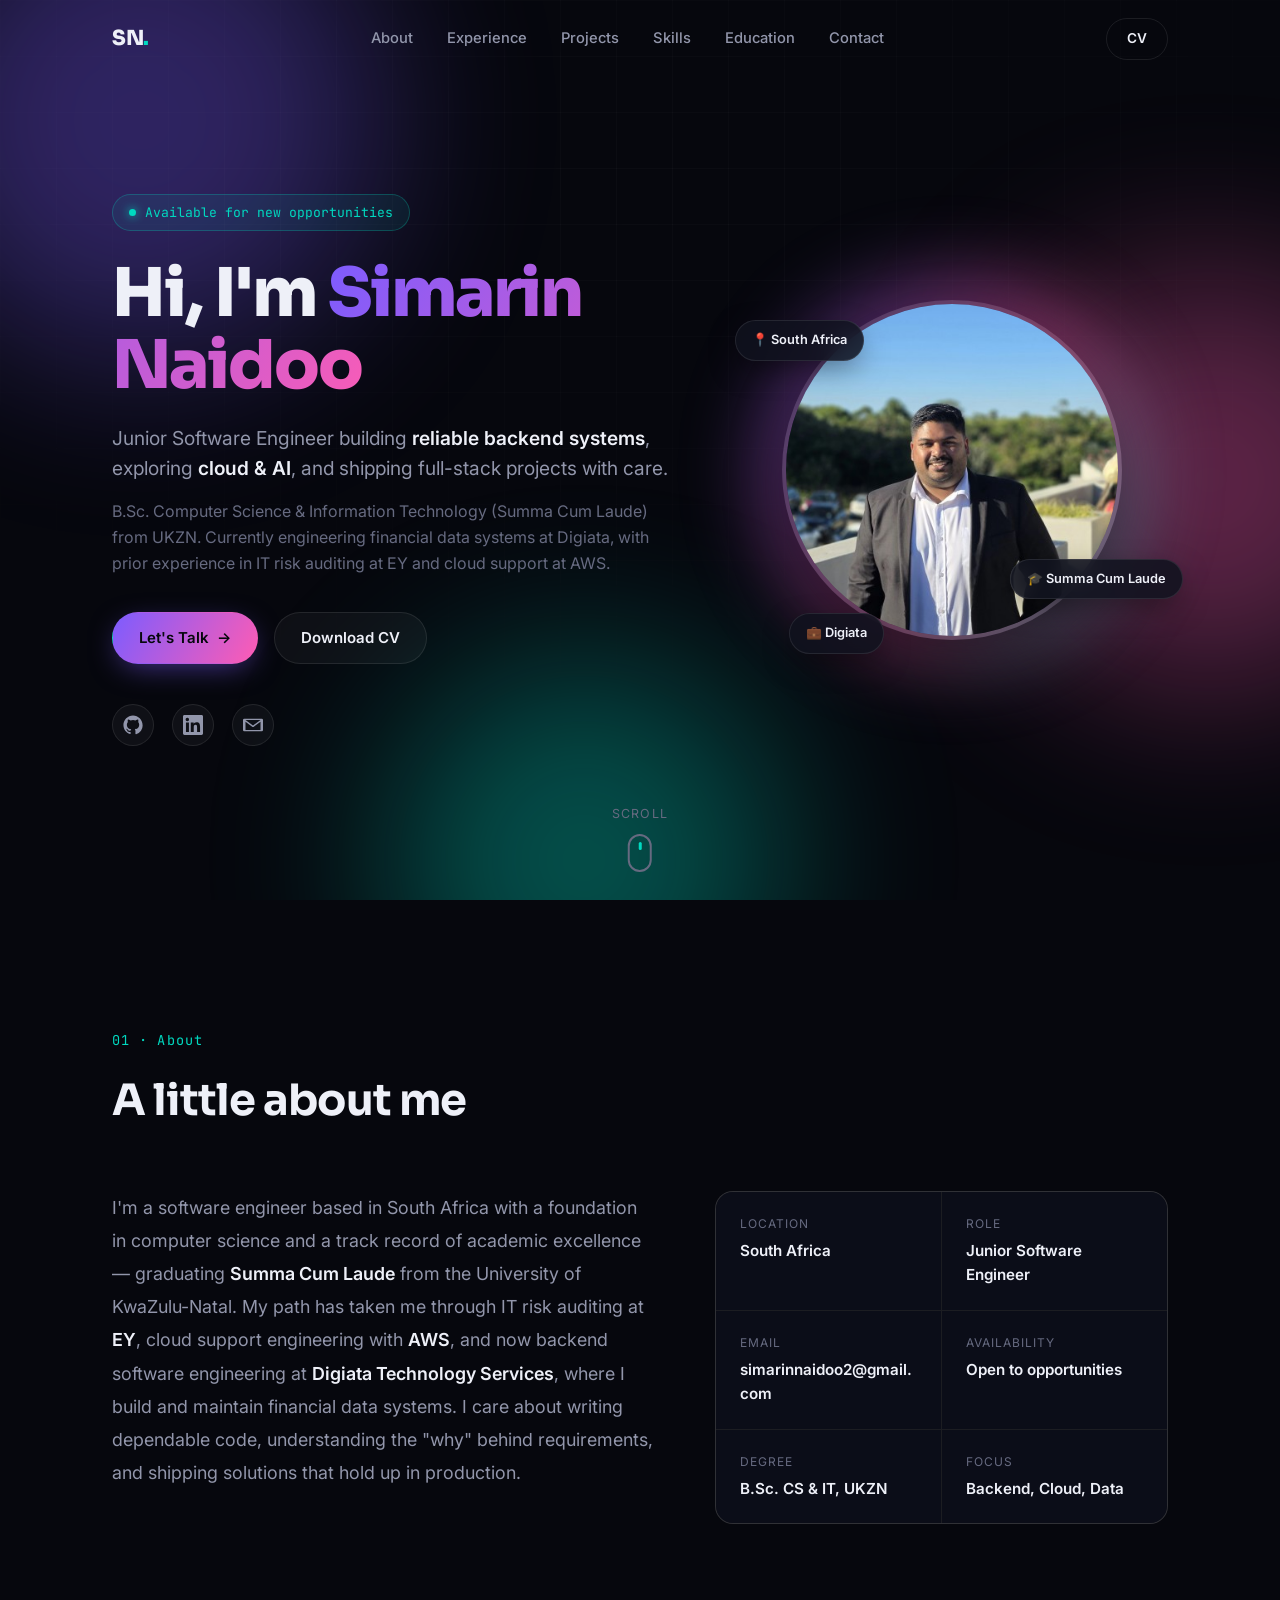
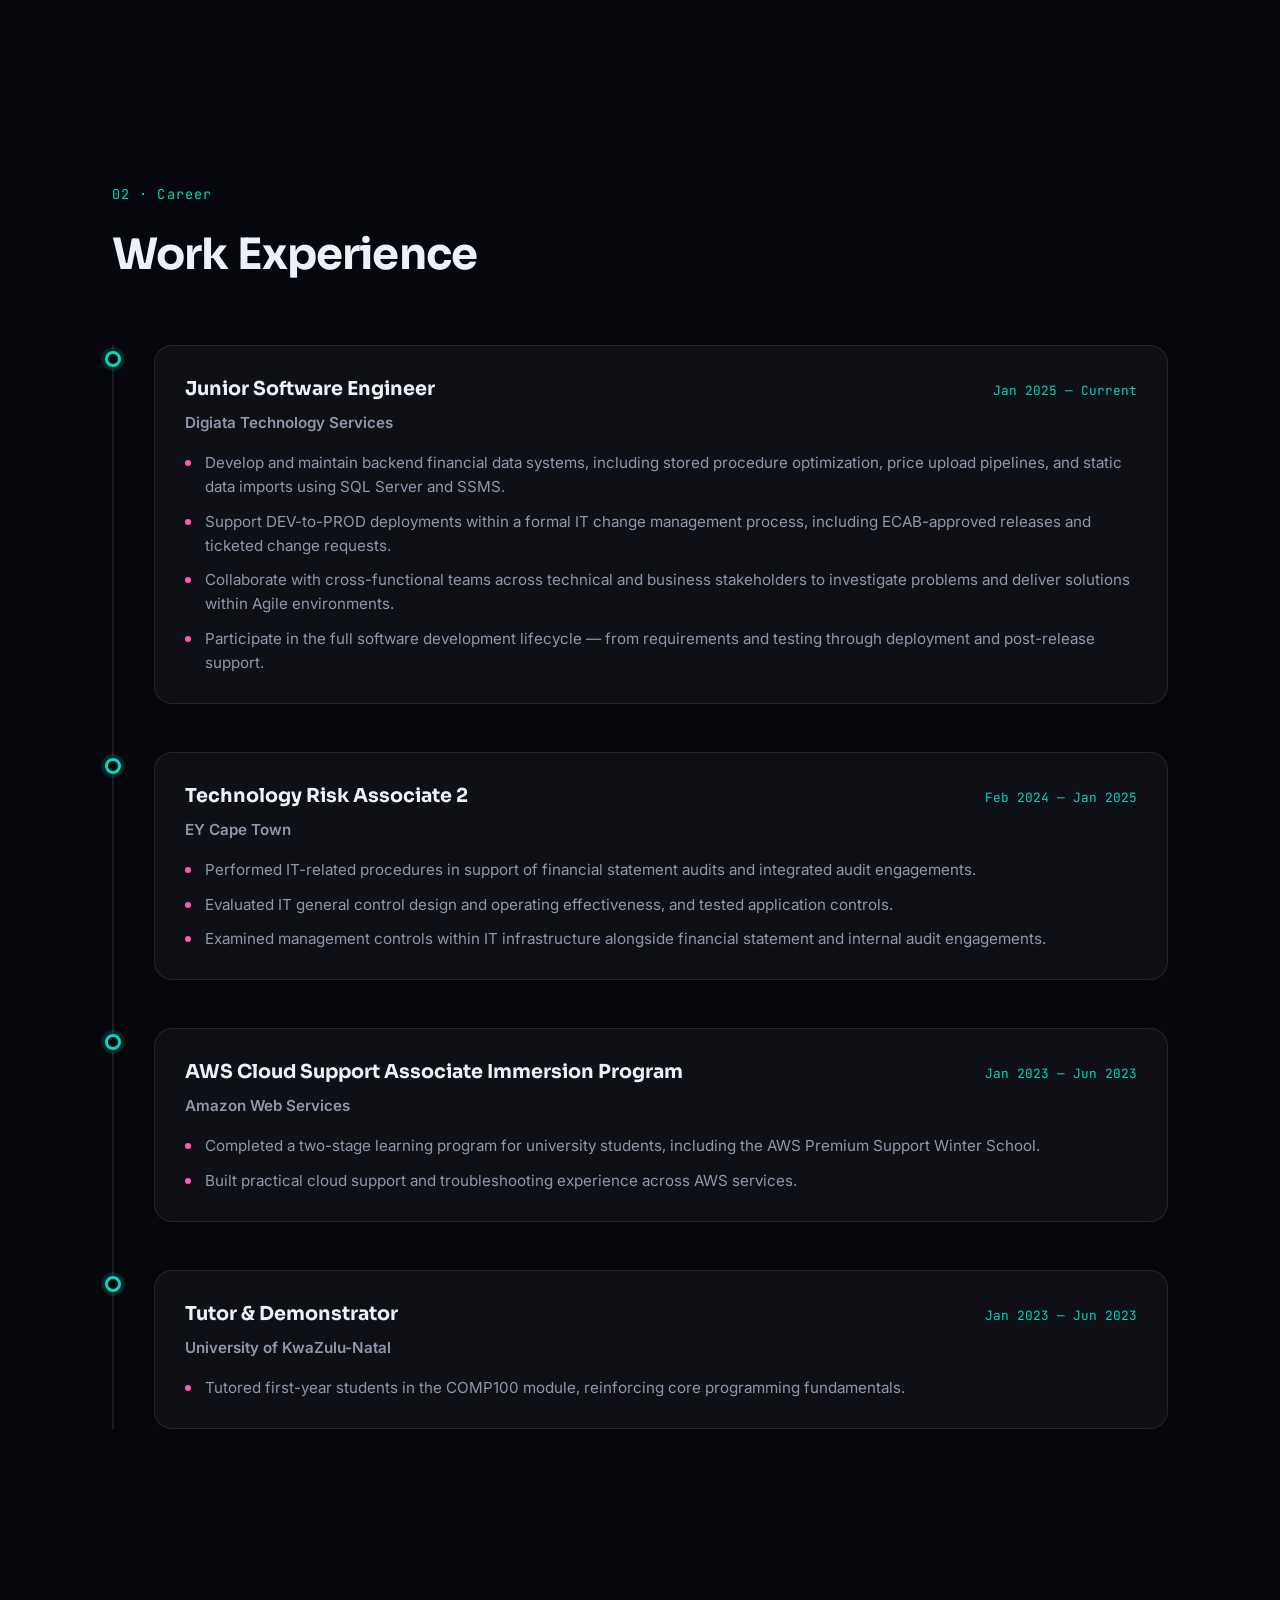
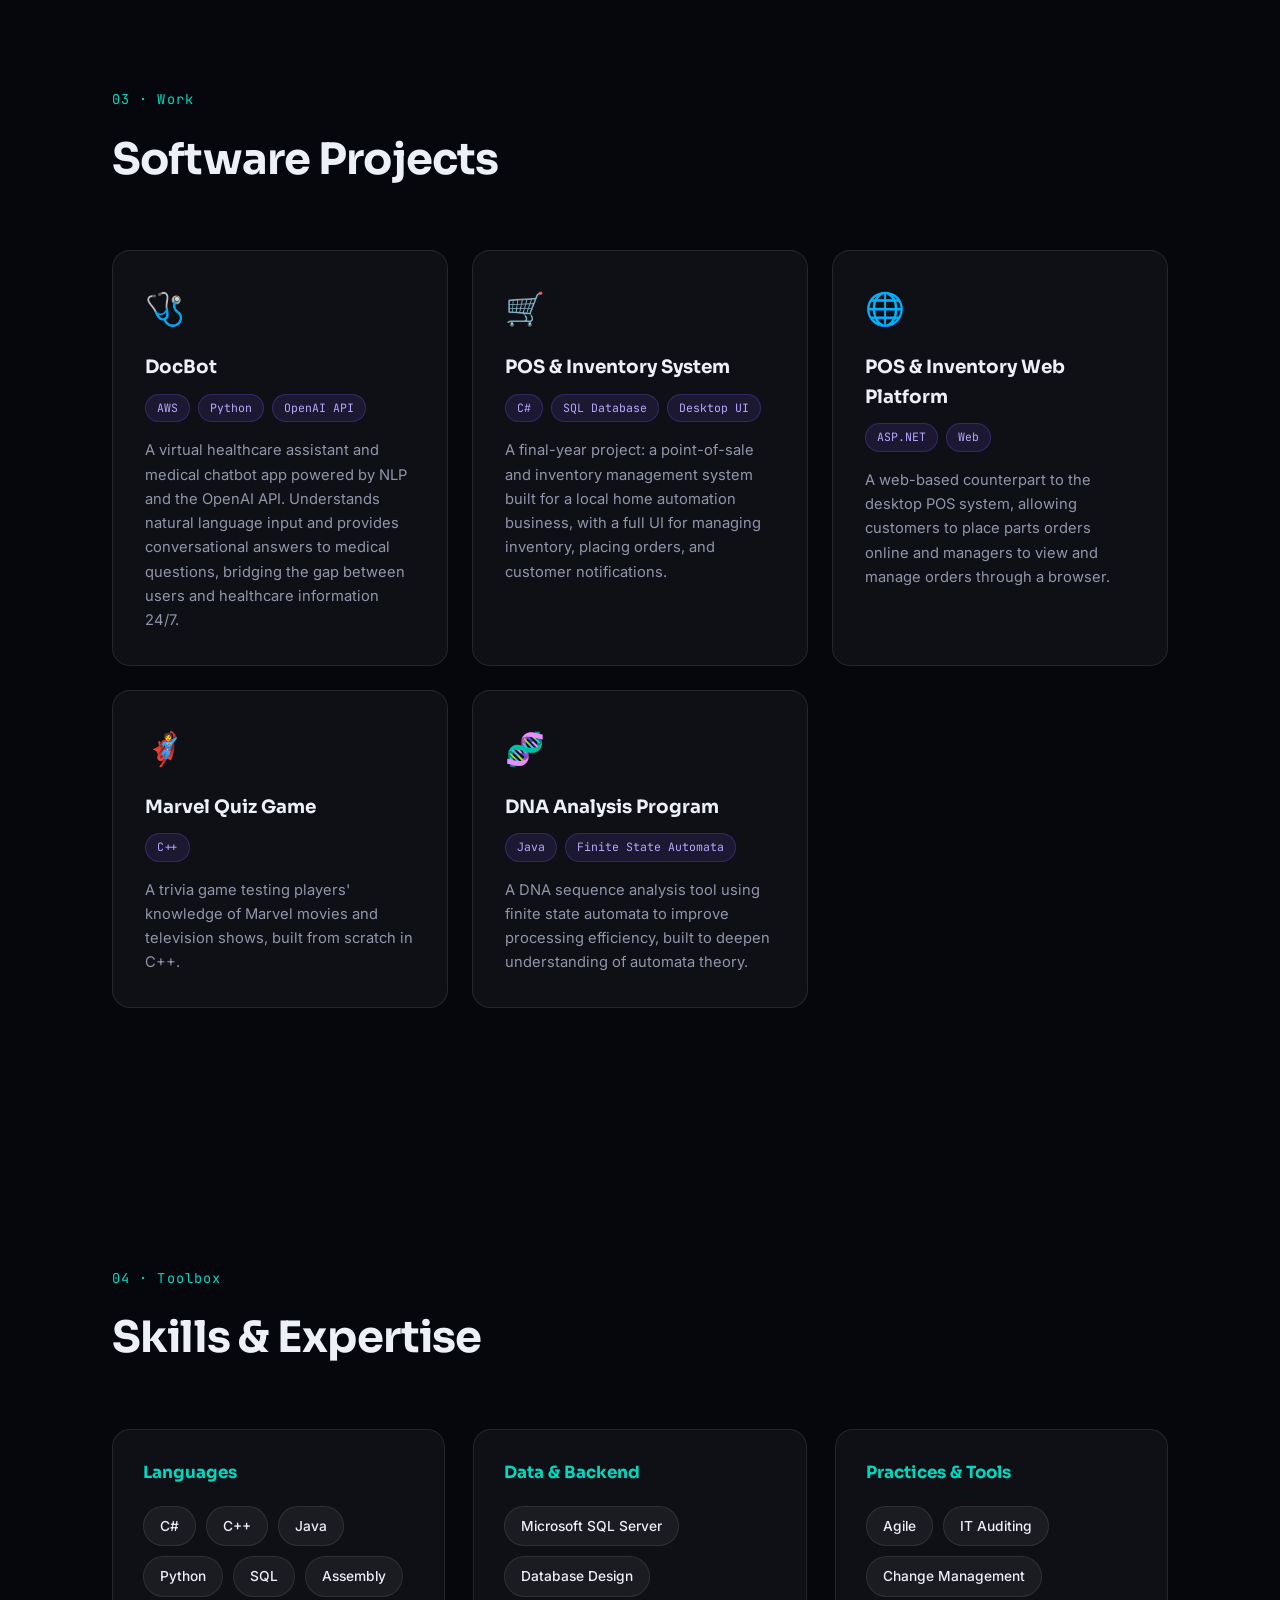
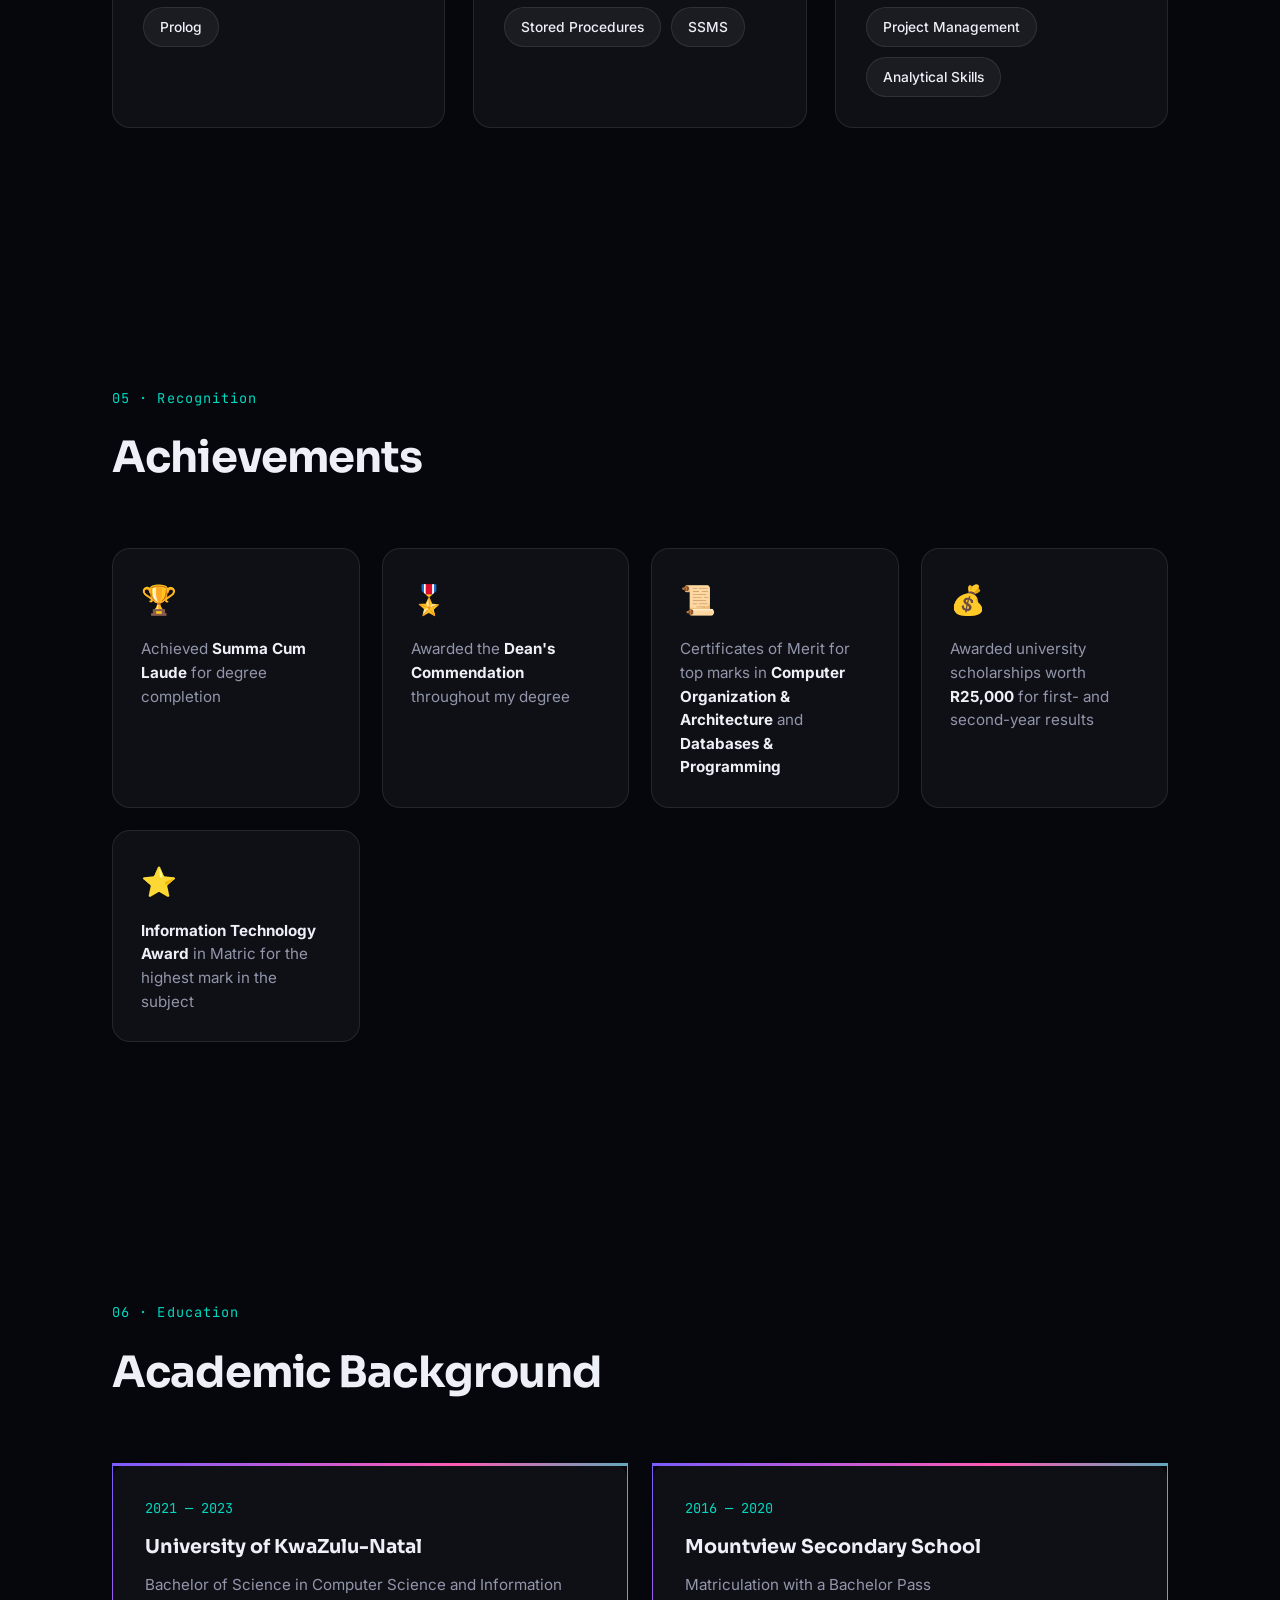
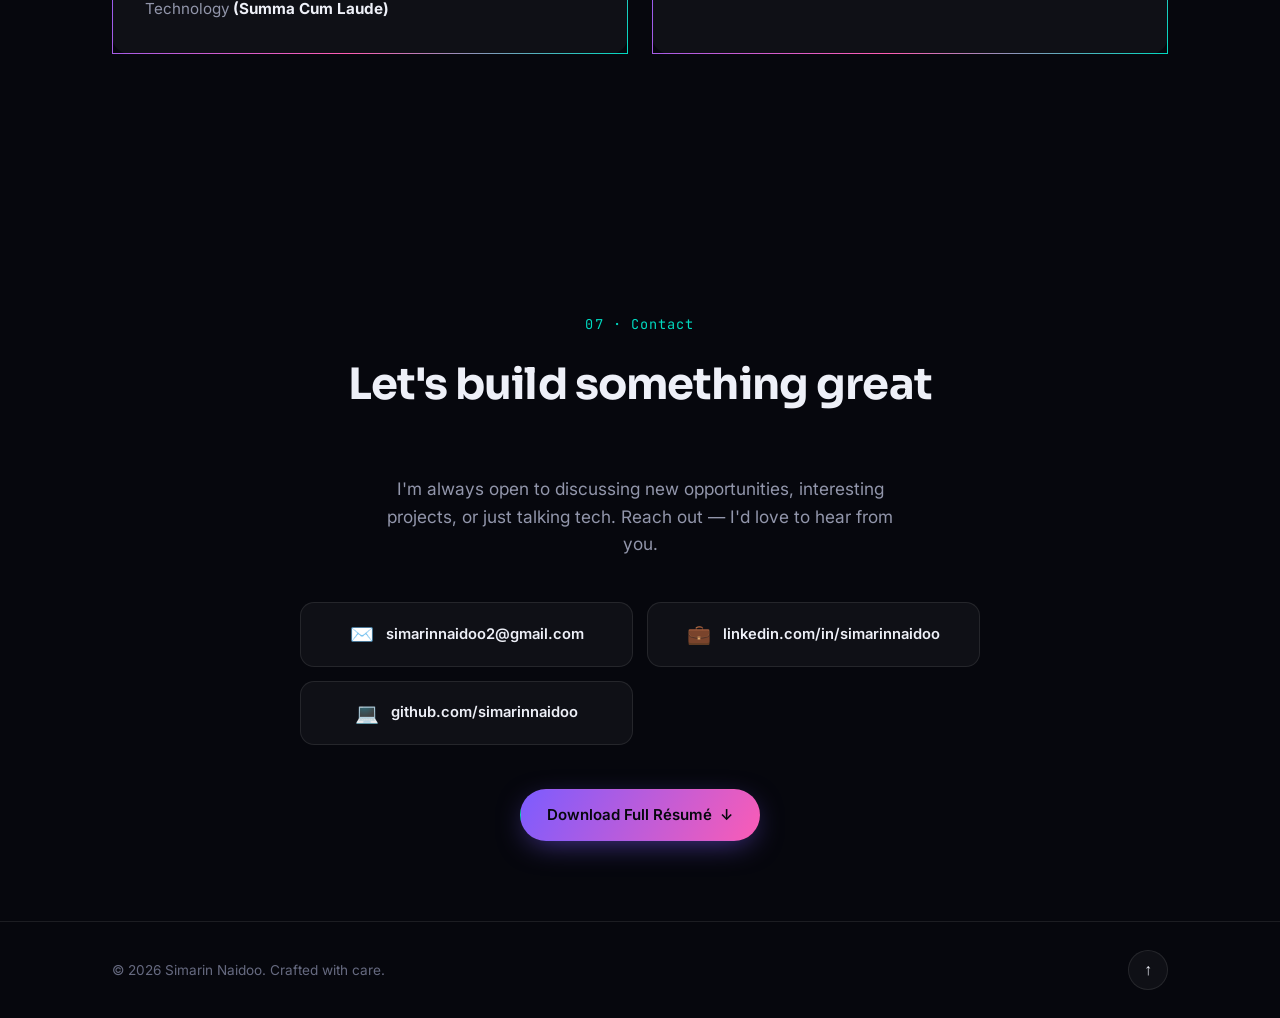
==== index.html @ 554c14a5 "First Commit" ====
<!DOCTYPE html>
<html lang="en">
<head>
<meta charset="UTF-8" />
<meta name="viewport" content="width=device-width, initial-scale=1.0" />
<title>Simarin Naidoo — Software Engineer</title>
<meta name="description" content="Simarin Naidoo — Junior Software Engineer specializing in backend financial data systems, cloud, and full-stack development." />
<link rel="icon" href="data:image/svg+xml,<svg xmlns=%22http://www.w3.org/2000/svg%22 viewBox=%220 0 100 100%22><text y=%22.9em%22 font-size=%2290%22>🚀</text></svg>" />
<link rel="preconnect" href="https://fonts.googleapis.com">
<link rel="preconnect" href="https://fonts.gstatic.com" crossorigin>
<link href="https://fonts.googleapis.com/css2?family=Sora:wght@400;500;600;700;800&family=Inter:wght@300;400;500;600;700&family=JetBrains+Mono:wght@400;500&display=swap" rel="stylesheet">
<link rel="stylesheet" href="css/style.css" />
</head>
<body>

<div class="bg-decor" aria-hidden="true">
  <div class="blob blob-1"></div>
  <div class="blob blob-2"></div>
  <div class="blob blob-3"></div>
  <div class="grid-overlay"></div>
</div>

<div class="progress-bar" id="progressBar"></div>

<header class="navbar" id="navbar">
  <div class="nav-inner">
    <a href="#top" class="logo">SN<span>.</span></a>
    <nav class="nav-links" id="navLinks">
      <a href="#about" class="nav-link">About</a>
      <a href="#experience" class="nav-link">Experience</a>
      <a href="#projects" class="nav-link">Projects</a>
      <a href="#skills" class="nav-link">Skills</a>
      <a href="#education" class="nav-link">Education</a>
      <a href="#contact" class="nav-link">Contact</a>
    </nav>
    <div class="nav-actions">
      <a href="assets/Simarin_Naidoo_CV.pdf" class="btn btn-ghost btn-sm" download>CV</a>
      <button class="nav-toggle" id="navToggle" aria-label="Toggle menu">
        <span></span><span></span><span></span>
      </button>
    </div>
  </div>
</header>

<main id="top">

  <!-- HERO -->
  <section class="hero" id="hero">
    <div class="container hero-grid">
      <div class="hero-text reveal">
        <p class="eyebrow"><span class="dot"></span> Available for new opportunities</p>
        <h1 class="hero-title">
          Hi, I'm <span class="text-gradient">Simarin Naidoo</span>
        </h1>
        <p class="hero-subtitle">
          Junior Software Engineer building <span class="hl">reliable backend systems</span>,
          exploring <span class="hl">cloud & AI</span>, and shipping full-stack projects with care.
        </p>
        <p class="hero-desc">
          B.Sc. Computer Science &amp; Information Technology (Summa Cum Laude) from UKZN.
          Currently engineering financial data systems at Digiata, with prior experience in
          IT risk auditing at EY and cloud support at AWS.
        </p>
        <div class="hero-actions">
          <a href="#contact" class="btn btn-primary">Let's Talk <span class="arrow">→</span></a>
          <a href="assets/Simarin_Naidoo_CV.pdf" class="btn btn-outline" download>Download CV</a>
        </div>
        <div class="hero-socials">
          <a href="https://github.com/simarinnaidoo" target="_blank" rel="noopener" aria-label="GitHub">
            <svg viewBox="0 0 24 24" width="20" height="20"><path fill="currentColor" d="M12 .5C5.73.5.5 5.73.5 12c0 5.08 3.29 9.39 7.86 10.91.57.1.78-.25.78-.55 0-.27-.01-1.16-.02-2.11-3.2.7-3.88-1.36-3.88-1.36-.52-1.33-1.28-1.69-1.28-1.69-1.04-.71.08-.7.08-.7 1.16.08 1.77 1.19 1.77 1.19 1.03 1.76 2.7 1.25 3.36.96.1-.75.4-1.25.73-1.54-2.55-.29-5.24-1.28-5.24-5.68 0-1.26.45-2.28 1.19-3.09-.12-.29-.52-1.46.11-3.04 0 0 .97-.31 3.18 1.18a11.1 11.1 0 0 1 5.79 0c2.21-1.49 3.18-1.18 3.18-1.18.63 1.58.23 2.75.11 3.04.74.81 1.19 1.83 1.19 3.09 0 4.41-2.69 5.39-5.25 5.67.41.36.78 1.07.78 2.16 0 1.56-.01 2.81-.01 3.19 0 .31.21.66.79.55A10.52 10.52 0 0 0 23.5 12C23.5 5.73 18.27.5 12 .5z"/></svg>
          </a>
          <a href="https://www.linkedin.com/in/simarinnaidoo" target="_blank" rel="noopener" aria-label="LinkedIn">
            <svg viewBox="0 0 24 24" width="20" height="20"><path fill="currentColor" d="M20.45 20.45h-3.56v-5.57c0-1.33-.02-3.04-1.85-3.04-1.86 0-2.14 1.45-2.14 2.94v5.67H9.34V9h3.41v1.56h.05c.48-.9 1.64-1.85 3.38-1.85 3.61 0 4.28 2.38 4.28 5.47v6.27zM5.34 7.43a2.07 2.07 0 1 1 0-4.13 2.07 2.07 0 0 1 0 4.13zM7.12 20.45H3.56V9h3.56v11.45zM22.22 0H1.77C.79 0 0 .77 0 1.72v20.56C0 23.23.79 24 1.77 24h20.45c.98 0 1.78-.77 1.78-1.72V1.72C24 .77 23.2 0 22.22 0z"/></svg>
          </a>
          <a href="mailto:simarinnaidoo2@gmail.com" aria-label="Email">
            <svg viewBox="0 0 24 24" width="20" height="20"><path fill="currentColor" d="M1.5 4.5h21a1.5 1.5 0 0 1 1.5 1.5v12a1.5 1.5 0 0 1-1.5 1.5h-21A1.5 1.5 0 0 1 0 18V6a1.5 1.5 0 0 1 1.5-1.5zM3 6l9 6.5L21 6H3zm18 2.24-8.4 6.06a1 1 0 0 1-1.2 0L3 8.24V18h18V8.24z"/></svg>
          </a>
        </div>
      </div>

      <div class="hero-visual reveal">
        <div class="photo-ring">
          <div class="photo-glow"></div>
          <img src="assets/profile.jpg" alt="Portrait of Simarin Naidoo" class="photo" />
          <div class="badge-float badge-1">📍 South Africa</div>
          <div class="badge-float badge-2">🎓 Summa Cum Laude</div>
          <div class="badge-float badge-3">💼 Digiata</div>
        </div>
      </div>
    </div>
    <div class="scroll-cue">
      <span>Scroll</span>
      <div class="mouse"><div class="wheel"></div></div>
    </div>
  </section>

  <!-- ABOUT -->
  <section class="section" id="about">
    <div class="container">
      <p class="section-tag reveal">01 · About</p>
      <h2 class="section-title reveal">A little about me</h2>
      <div class="about-grid">
        <p class="about-text reveal">
          I'm a software engineer based in South Africa with a foundation in computer science
          and a track record of academic excellence — graduating <strong>Summa Cum Laude</strong>
          from the University of KwaZulu-Natal. My path has taken me through IT risk auditing at
          <strong> EY</strong>, cloud support engineering with <strong>AWS</strong>, and now backend
          software engineering at <strong>Digiata Technology Services</strong>, where I build and
          maintain financial data systems. I care about writing dependable code, understanding the
          "why" behind requirements, and shipping solutions that hold up in production.
        </p>
        <div class="about-facts reveal">
          <div class="fact">
            <span class="fact-label">Location</span>
            <span class="fact-value">South Africa</span>
          </div>
          <div class="fact">
            <span class="fact-label">Role</span>
            <span class="fact-value">Junior Software Engineer</span>
          </div>
          <div class="fact">
            <span class="fact-label">Email</span>
            <span class="fact-value"><a href="mailto:simarinnaidoo2@gmail.com">simarinnaidoo2@gmail.com</a></span>
          </div>
          <div class="fact">
            <span class="fact-label">Availability</span>
            <span class="fact-value">Open to opportunities</span>
          </div>
          <div class="fact">
            <span class="fact-label">Degree</span>
            <span class="fact-value">B.Sc. CS &amp; IT, UKZN</span>
          </div>
          <div class="fact">
            <span class="fact-label">Focus</span>
            <span class="fact-value">Backend, Cloud, Data</span>
          </div>
        </div>
      </div>
    </div>
  </section>

  <!-- EXPERIENCE -->
  <section class="section" id="experience">
    <div class="container">
      <p class="section-tag reveal">02 · Career</p>
      <h2 class="section-title reveal">Work Experience</h2>

      <div class="timeline">
        <div class="timeline-item reveal">
          <div class="timeline-dot"></div>
          <div class="timeline-card">
            <div class="timeline-head">
              <h3>Junior Software Engineer</h3>
              <span class="timeline-date">Jan 2025 — Current</span>
            </div>
            <p class="timeline-org">Digiata Technology Services</p>
            <ul>
              <li>Develop and maintain backend financial data systems, including stored procedure optimization, price upload pipelines, and static data imports using SQL Server and SSMS.</li>
              <li>Support DEV-to-PROD deployments within a formal IT change management process, including ECAB-approved releases and ticketed change requests.</li>
              <li>Collaborate with cross-functional teams across technical and business stakeholders to investigate problems and deliver solutions within Agile environments.</li>
              <li>Participate in the full software development lifecycle — from requirements and testing through deployment and post-release support.</li>
            </ul>
          </div>
        </div>

        <div class="timeline-item reveal">
          <div class="timeline-dot"></div>
          <div class="timeline-card">
            <div class="timeline-head">
              <h3>Technology Risk Associate 2</h3>
              <span class="timeline-date">Feb 2024 — Jan 2025</span>
            </div>
            <p class="timeline-org">EY Cape Town</p>
            <ul>
              <li>Performed IT-related procedures in support of financial statement audits and integrated audit engagements.</li>
              <li>Evaluated IT general control design and operating effectiveness, and tested application controls.</li>
              <li>Examined management controls within IT infrastructure alongside financial statement and internal audit engagements.</li>
            </ul>
          </div>
        </div>

        <div class="timeline-item reveal">
          <div class="timeline-dot"></div>
          <div class="timeline-card">
            <div class="timeline-head">
              <h3>AWS Cloud Support Associate Immersion Program</h3>
              <span class="timeline-date">Jan 2023 — Jun 2023</span>
            </div>
            <p class="timeline-org">Amazon Web Services</p>
            <ul>
              <li>Completed a two-stage learning program for university students, including the AWS Premium Support Winter School.</li>
              <li>Built practical cloud support and troubleshooting experience across AWS services.</li>
            </ul>
          </div>
        </div>

        <div class="timeline-item reveal">
          <div class="timeline-dot"></div>
          <div class="timeline-card">
            <div class="timeline-head">
              <h3>Tutor &amp; Demonstrator</h3>
              <span class="timeline-date">Jan 2023 — Jun 2023</span>
            </div>
            <p class="timeline-org">University of KwaZulu-Natal</p>
            <ul>
              <li>Tutored first-year students in the COMP100 module, reinforcing core programming fundamentals.</li>
            </ul>
          </div>
        </div>
      </div>
    </div>
  </section>

  <!-- PROJECTS -->
  <section class="section" id="projects">
    <div class="container">
      <p class="section-tag reveal">03 · Work</p>
      <h2 class="section-title reveal">Software Projects</h2>

      <div class="project-grid">
        <article class="project-card reveal">
          <div class="project-icon">🩺</div>
          <h3>DocBot</h3>
          <p class="project-tags"><span>AWS</span><span>Python</span><span>OpenAI API</span></p>
          <p>A virtual healthcare assistant and medical chatbot app powered by NLP and the OpenAI API. Understands natural language input and provides conversational answers to medical questions, bridging the gap between users and healthcare information 24/7.</p>
        </article>

        <article class="project-card reveal">
          <div class="project-icon">🛒</div>
          <h3>POS &amp; Inventory System</h3>
          <p class="project-tags"><span>C#</span><span>SQL Database</span><span>Desktop UI</span></p>
          <p>A final-year project: a point-of-sale and inventory management system built for a local home automation business, with a full UI for managing inventory, placing orders, and customer notifications.</p>
        </article>

        <article class="project-card reveal">
          <div class="project-icon">🌐</div>
          <h3>POS &amp; Inventory Web Platform</h3>
          <p class="project-tags"><span>ASP.NET</span><span>Web</span></p>
          <p>A web-based counterpart to the desktop POS system, allowing customers to place parts orders online and managers to view and manage orders through a browser.</p>
        </article>

        <article class="project-card reveal">
          <div class="project-icon">🦸</div>
          <h3>Marvel Quiz Game</h3>
          <p class="project-tags"><span>C++</span></p>
          <p>A trivia game testing players' knowledge of Marvel movies and television shows, built from scratch in C++.</p>
        </article>

        <article class="project-card reveal">
          <div class="project-icon">🧬</div>
          <h3>DNA Analysis Program</h3>
          <p class="project-tags"><span>Java</span><span>Finite State Automata</span></p>
          <p>A DNA sequence analysis tool using finite state automata to improve processing efficiency, built to deepen understanding of automata theory.</p>
        </article>
      </div>
    </div>
  </section>

  <!-- SKILLS -->
  <section class="section" id="skills">
    <div class="container">
      <p class="section-tag reveal">04 · Toolbox</p>
      <h2 class="section-title reveal">Skills &amp; Expertise</h2>

      <div class="skills-grid">
        <div class="skill-group reveal">
          <h3>Languages</h3>
          <div class="tag-cloud">
            <span class="tag">C#</span>
            <span class="tag">C++</span>
            <span class="tag">Java</span>
            <span class="tag">Python</span>
            <span class="tag">SQL</span>
            <span class="tag">Assembly</span>
            <span class="tag">Prolog</span>
          </div>
        </div>
        <div class="skill-group reveal">
          <h3>Data &amp; Backend</h3>
          <div class="tag-cloud">
            <span class="tag">Microsoft SQL Server</span>
            <span class="tag">Database Design</span>
            <span class="tag">Stored Procedures</span>
            <span class="tag">SSMS</span>
          </div>
        </div>
        <div class="skill-group reveal">
          <h3>Practices &amp; Tools</h3>
          <div class="tag-cloud">
            <span class="tag">Agile</span>
            <span class="tag">IT Auditing</span>
            <span class="tag">Change Management</span>
            <span class="tag">Project Management</span>
            <span class="tag">Analytical Skills</span>
          </div>
        </div>
      </div>
    </div>
  </section>

  <!-- ACHIEVEMENTS -->
  <section class="section" id="achievements">
    <div class="container">
      <p class="section-tag reveal">05 · Recognition</p>
      <h2 class="section-title reveal">Achievements</h2>
      <div class="achieve-grid">
        <div class="achieve-card reveal">
          <div class="achieve-icon">🏆</div>
          <p>Achieved <strong>Summa Cum Laude</strong> for degree completion</p>
        </div>
        <div class="achieve-card reveal">
          <div class="achieve-icon">🎖️</div>
          <p>Awarded the <strong>Dean's Commendation</strong> throughout my degree</p>
        </div>
        <div class="achieve-card reveal">
          <div class="achieve-icon">📜</div>
          <p>Certificates of Merit for top marks in <strong>Computer Organization &amp; Architecture</strong> and <strong>Databases &amp; Programming</strong></p>
        </div>
        <div class="achieve-card reveal">
          <div class="achieve-icon">💰</div>
          <p>Awarded university scholarships worth <strong>R25,000</strong> for first- and second-year results</p>
        </div>
        <div class="achieve-card reveal">
          <div class="achieve-icon">⭐</div>
          <p><strong>Information Technology Award</strong> in Matric for the highest mark in the subject</p>
        </div>
      </div>
    </div>
  </section>

  <!-- EDUCATION -->
  <section class="section" id="education">
    <div class="container">
      <p class="section-tag reveal">06 · Education</p>
      <h2 class="section-title reveal">Academic Background</h2>
      <div class="edu-grid">
        <div class="edu-card reveal">
          <div class="edu-year">2021 — 2023</div>
          <h3>University of KwaZulu-Natal</h3>
          <p>Bachelor of Science in Computer Science and Information Technology <strong>(Summa Cum Laude)</strong></p>
        </div>
        <div class="edu-card reveal">
          <div class="edu-year">2016 — 2020</div>
          <h3>Mountview Secondary School</h3>
          <p>Matriculation with a Bachelor Pass</p>
        </div>
      </div>
    </div>
  </section>

  <!-- CONTACT -->
  <section class="section contact-section" id="contact">
    <div class="container">
      <div class="contact-box reveal">
        <p class="section-tag">07 · Contact</p>
        <h2 class="section-title">Let's build something great</h2>
        <p class="contact-desc">I'm always open to discussing new opportunities, interesting projects, or just talking tech. Reach out — I'd love to hear from you.</p>
        <div class="contact-links">
          <a href="mailto:simarinnaidoo2@gmail.com" class="contact-link">
            <span class="contact-icon">✉️</span>
            <span>simarinnaidoo2@gmail.com</span>
          </a>
          <a href="https://www.linkedin.com/in/simarinnaidoo" target="_blank" rel="noopener" class="contact-link">
            <span class="contact-icon">💼</span>
            <span>linkedin.com/in/simarinnaidoo</span>
          </a>
          <a href="https://github.com/simarinnaidoo" target="_blank" rel="noopener" class="contact-link">
            <span class="contact-icon">💻</span>
            <span>github.com/simarinnaidoo</span>
          </a>
        </div>
        <a href="assets/Simarin_Naidoo_CV.pdf" class="btn btn-primary" download>Download Full Résumé <span class="arrow">↓</span></a>
      </div>
    </div>
  </section>

</main>

<footer class="footer">
  <div class="container footer-inner">
    <p>&copy; <span id="year"></span> Simarin Naidoo. Crafted with care.</p>
    <button class="to-top" id="toTop" aria-label="Back to top">↑</button>
  </div>
</footer>

<script src="js/script.js"></script>
</body>
</html>
---- css/style.css ----
/* ====================== Reset & Variables ====================== */
* { margin: 0; padding: 0; box-sizing: border-box; }

:root {
  --bg: #06070d;
  --bg-alt: #0b0d18;
  --surface: rgba(255, 255, 255, 0.04);
  --surface-strong: rgba(255, 255, 255, 0.07);
  --border: rgba(255, 255, 255, 0.09);
  --text: #eef0f8;
  --text-dim: #9296ab;
  --text-dimmer: #666a80;
  --accent: #7c5cff;
  --accent-2: #00d9c0;
  --accent-3: #ff5cb3;
  --gradient: linear-gradient(120deg, var(--accent), var(--accent-3) 55%, var(--accent-2));
  --font-head: 'Sora', sans-serif;
  --font-body: 'Inter', sans-serif;
  --font-mono: 'JetBrains Mono', monospace;
  --radius: 18px;
  --shadow-glow: 0 0 60px rgba(124, 92, 255, 0.15);
}

html { scroll-behavior: smooth; }

body {
  background: var(--bg);
  color: var(--text);
  font-family: var(--font-body);
  line-height: 1.6;
  overflow-x: hidden;
  -webkit-font-smoothing: antialiased;
}

.container {
  max-width: 1120px;
  margin: 0 auto;
  padding: 0 32px;
}

a { color: inherit; text-decoration: none; }
ul { list-style: none; }
img { max-width: 100%; display: block; }

/* ====================== Background Decor ====================== */
.bg-decor {
  position: fixed;
  inset: 0;
  z-index: 0;
  overflow: hidden;
  pointer-events: none;
}

.blob {
  position: absolute;
  border-radius: 50%;
  filter: blur(90px);
  opacity: 0.35;
  animation: float 18s ease-in-out infinite;
}

.blob-1 {
  width: 480px; height: 480px;
  background: var(--accent);
  top: -120px; left: -100px;
  animation-delay: 0s;
}

.blob-2 {
  width: 420px; height: 420px;
  background: var(--accent-3);
  top: 30%; right: -140px;
  animation-delay: -6s;
}

.blob-3 {
  width: 400px; height: 400px;
  background: var(--accent-2);
  bottom: -160px; left: 30%;
  animation-delay: -12s;
}

@keyframes float {
  0%, 100% { transform: translate(0, 0) scale(1); }
  33% { transform: translate(40px, -30px) scale(1.08); }
  66% { transform: translate(-30px, 40px) scale(0.95); }
}

.grid-overlay {
  position: absolute;
  inset: 0;
  background-image:
    linear-gradient(rgba(255,255,255,0.025) 1px, transparent 1px),
    linear-gradient(90deg, rgba(255,255,255,0.025) 1px, transparent 1px);
  background-size: 56px 56px;
  mask-image: radial-gradient(ellipse 80% 60% at 50% 20%, black, transparent);
}

/* ====================== Progress Bar ====================== */
.progress-bar {
  position: fixed;
  top: 0; left: 0;
  height: 3px;
  width: 0%;
  background: var(--gradient);
  z-index: 1000;
  transition: width 0.1s ease-out;
}

/* ====================== Navbar ====================== */
.navbar {
  position: fixed;
  top: 0; left: 0; right: 0;
  z-index: 900;
  padding: 18px 0;
  transition: all 0.3s ease;
}

.navbar.scrolled {
  padding: 12px 0;
  background: rgba(6, 7, 13, 0.75);
  backdrop-filter: blur(16px);
  border-bottom: 1px solid var(--border);
}

.nav-inner {
  max-width: 1120px;
  margin: 0 auto;
  padding: 0 32px;
  display: flex;
  align-items: center;
  justify-content: space-between;
}

.logo {
  font-family: var(--font-head);
  font-weight: 800;
  font-size: 1.3rem;
  letter-spacing: -0.02em;
}

.logo span { color: var(--accent-2); }

.nav-links {
  display: flex;
  gap: 34px;
}

.nav-link {
  font-size: 0.92rem;
  font-weight: 500;
  color: var(--text-dim);
  position: relative;
  transition: color 0.25s ease;
}

.nav-link::after {
  content: '';
  position: absolute;
  left: 0; bottom: -6px;
  width: 0%;
  height: 2px;
  background: var(--gradient);
  transition: width 0.25s ease;
}

.nav-link:hover, .nav-link.active {
  color: var(--text);
}

.nav-link:hover::after, .nav-link.active::after {
  width: 100%;
}

.nav-actions {
  display: flex;
  align-items: center;
  gap: 14px;
}

.nav-toggle {
  display: none;
  flex-direction: column;
  justify-content: center;
  gap: 5px;
  width: 34px; height: 34px;
  background: none;
  border: none;
  cursor: pointer;
}

.nav-toggle span {
  width: 100%;
  height: 2px;
  background: var(--text);
  border-radius: 2px;
  transition: all 0.3s ease;
}

/* ====================== Buttons ====================== */
.btn {
  display: inline-flex;
  align-items: center;
  gap: 8px;
  padding: 13px 26px;
  border-radius: 999px;
  font-weight: 600;
  font-size: 0.94rem;
  font-family: var(--font-body);
  cursor: pointer;
  border: 1px solid transparent;
  transition: transform 0.25s ease, box-shadow 0.25s ease, background 0.25s ease, border-color 0.25s ease;
  white-space: nowrap;
}

.btn-primary {
  background: var(--gradient);
  background-size: 200% auto;
  color: #06070d;
  box-shadow: 0 8px 30px -8px rgba(124, 92, 255, 0.6);
}

.btn-primary:hover {
  transform: translateY(-2px);
  background-position: right center;
  box-shadow: 0 12px 40px -6px rgba(124, 92, 255, 0.75);
}

.btn-outline {
  border-color: var(--border);
  color: var(--text);
  background: var(--surface);
}

.btn-outline:hover {
  border-color: rgba(255,255,255,0.25);
  transform: translateY(-2px);
  background: var(--surface-strong);
}

.btn-ghost {
  color: var(--text);
  border: 1px solid var(--border);
}

.btn-ghost:hover { background: var(--surface); }

.btn-sm { padding: 9px 20px; font-size: 0.85rem; }

.arrow { transition: transform 0.25s ease; display: inline-block; }
.btn:hover .arrow { transform: translateX(4px); }

/* ====================== Hero ====================== */
.hero {
  position: relative;
  z-index: 1;
  min-height: 100vh;
  display: flex;
  align-items: center;
  padding-top: 100px;
  padding-bottom: 60px;
}

.hero-grid {
  display: grid;
  grid-template-columns: 1.15fr 0.85fr;
  gap: 40px;
  align-items: center;
}

.eyebrow {
  display: inline-flex;
  align-items: center;
  gap: 9px;
  font-family: var(--font-mono);
  font-size: 0.82rem;
  color: var(--accent-2);
  background: rgba(0, 217, 192, 0.08);
  border: 1px solid rgba(0, 217, 192, 0.25);
  padding: 7px 16px;
  border-radius: 999px;
  margin-bottom: 26px;
}

.dot {
  width: 7px; height: 7px;
  border-radius: 50%;
  background: var(--accent-2);
  box-shadow: 0 0 10px var(--accent-2);
  animation: pulse 2s ease-in-out infinite;
}

@keyframes pulse {
  0%, 100% { opacity: 1; }
  50% { opacity: 0.4; }
}

.hero-title {
  font-family: var(--font-head);
  font-size: clamp(2.4rem, 5.5vw, 4.2rem);
  font-weight: 800;
  line-height: 1.08;
  letter-spacing: -0.03em;
  margin-bottom: 22px;
}

.text-gradient {
  background: var(--gradient);
  background-size: 200% auto;
  -webkit-background-clip: text;
  background-clip: text;
  color: transparent;
  animation: shine 6s linear infinite;
}

@keyframes shine {
  to { background-position: 200% center; }
}

.hero-subtitle {
  font-size: 1.2rem;
  color: var(--text-dim);
  font-weight: 400;
  max-width: 560px;
  margin-bottom: 16px;
  line-height: 1.55;
}

.hero-subtitle .hl {
  color: var(--text);
  font-weight: 600;
}

.hero-desc {
  font-size: 1rem;
  color: var(--text-dimmer);
  max-width: 540px;
  margin-bottom: 36px;
}

.hero-actions {
  display: flex;
  gap: 16px;
  margin-bottom: 40px;
  flex-wrap: wrap;
}

.hero-socials {
  display: flex;
  gap: 18px;
}

.hero-socials a {
  width: 42px; height: 42px;
  display: flex;
  align-items: center;
  justify-content: center;
  border-radius: 50%;
  border: 1px solid var(--border);
  color: var(--text-dim);
  background: var(--surface);
  transition: all 0.25s ease;
}

.hero-socials a:hover {
  color: var(--bg);
  background: var(--accent-2);
  border-color: var(--accent-2);
  transform: translateY(-3px);
}

/* Hero Visual */
.hero-visual {
  display: flex;
  justify-content: center;
  position: relative;
}

.photo-ring {
  position: relative;
  width: min(340px, 80vw);
  aspect-ratio: 1;
}

.photo-glow {
  position: absolute;
  inset: -20px;
  border-radius: 50%;
  background: var(--gradient);
  filter: blur(40px);
  opacity: 0.5;
  animation: rotate-glow 8s linear infinite;
}

@keyframes rotate-glow {
  0% { filter: blur(40px) hue-rotate(0deg); }
  100% { filter: blur(40px) hue-rotate(360deg); }
}

.photo {
  position: relative;
  width: 100%;
  height: 100%;
  border-radius: 50%;
  object-fit: cover;
  border: 4px solid rgba(255,255,255,0.12);
  box-shadow: 0 20px 60px -10px rgba(0,0,0,0.6);
}

.badge-float {
  position: absolute;
  background: rgba(16, 18, 30, 0.85);
  backdrop-filter: blur(12px);
  border: 1px solid var(--border);
  padding: 9px 16px;
  border-radius: 999px;
  font-size: 0.8rem;
  font-weight: 600;
  white-space: nowrap;
  box-shadow: 0 10px 30px -6px rgba(0,0,0,0.5);
  animation: bob 5s ease-in-out infinite;
}

.badge-1 { top: 6%; left: -14%; animation-delay: 0s; }
.badge-2 { bottom: 12%; right: -18%; animation-delay: -1.5s; }
.badge-3 { bottom: -4%; left: 2%; animation-delay: -3s; }

@keyframes bob {
  0%, 100% { transform: translateY(0); }
  50% { transform: translateY(-10px); }
}

.scroll-cue {
  position: absolute;
  bottom: 28px;
  left: 50%;
  transform: translateX(-50%);
  display: flex;
  flex-direction: column;
  align-items: center;
  gap: 10px;
  color: var(--text-dimmer);
  font-size: 0.78rem;
  letter-spacing: 0.1em;
  text-transform: uppercase;
}

.mouse {
  width: 24px; height: 38px;
  border: 2px solid var(--text-dimmer);
  border-radius: 14px;
  display: flex;
  justify-content: center;
  padding-top: 6px;
}

.wheel {
  width: 3px; height: 8px;
  background: var(--accent-2);
  border-radius: 2px;
  animation: scroll-wheel 1.8s ease-in-out infinite;
}

@keyframes scroll-wheel {
  0% { opacity: 1; transform: translateY(0); }
  100% { opacity: 0; transform: translateY(10px); }
}

/* ====================== Sections ====================== */
.section {
  position: relative;
  z-index: 1;
  padding: 130px 0;
}

.section-tag {
  font-family: var(--font-mono);
  color: var(--accent-2);
  font-size: 0.85rem;
  letter-spacing: 0.08em;
  margin-bottom: 14px;
}

.section-title {
  font-family: var(--font-head);
  font-size: clamp(1.9rem, 3.6vw, 2.7rem);
  font-weight: 700;
  letter-spacing: -0.02em;
  margin-bottom: 56px;
}

/* ====================== About ====================== */
.about-grid {
  display: grid;
  grid-template-columns: 1.2fr 1fr;
  gap: 60px;
  align-items: start;
}

.about-text {
  font-size: 1.12rem;
  color: var(--text-dim);
  line-height: 1.85;
}

.about-text strong { color: var(--text); font-weight: 600; }

.about-facts {
  display: grid;
  grid-template-columns: 1fr 1fr;
  gap: 1px;
  background: var(--border);
  border: 1px solid var(--border);
  border-radius: var(--radius);
  overflow: hidden;
}

.fact {
  background: var(--bg-alt);
  padding: 22px 24px;
  display: flex;
  flex-direction: column;
  gap: 6px;
}

.fact-label {
  font-size: 0.75rem;
  text-transform: uppercase;
  letter-spacing: 0.08em;
  color: var(--text-dimmer);
}

.fact-value {
  font-weight: 600;
  font-size: 0.95rem;
  word-break: break-word;
}

.fact-value a:hover { color: var(--accent-2); }

/* ====================== Timeline ====================== */
.timeline {
  position: relative;
  padding-left: 40px;
  border-left: 2px solid var(--border);
}

.timeline-item {
  position: relative;
  margin-bottom: 48px;
}

.timeline-item:last-child { margin-bottom: 0; }

.timeline-dot {
  position: absolute;
  left: -49px;
  top: 6px;
  width: 16px; height: 16px;
  border-radius: 50%;
  background: var(--bg);
  border: 3px solid var(--accent-2);
  box-shadow: 0 0 0 4px rgba(0, 217, 192, 0.12);
}

.timeline-card {
  background: var(--surface);
  border: 1px solid var(--border);
  border-radius: var(--radius);
  padding: 28px 30px;
  transition: transform 0.3s ease, border-color 0.3s ease, background 0.3s ease;
}

.timeline-card:hover {
  transform: translateX(6px);
  border-color: rgba(124, 92, 255, 0.35);
  background: var(--surface-strong);
}

.timeline-head {
  display: flex;
  flex-wrap: wrap;
  justify-content: space-between;
  align-items: baseline;
  gap: 10px;
  margin-bottom: 6px;
}

.timeline-head h3 {
  font-family: var(--font-head);
  font-size: 1.2rem;
  font-weight: 700;
}

.timeline-date {
  font-family: var(--font-mono);
  font-size: 0.8rem;
  color: var(--accent-2);
  white-space: nowrap;
}

.timeline-org {
  color: var(--text-dim);
  font-weight: 600;
  margin-bottom: 16px;
  font-size: 0.95rem;
}

.timeline-card ul { display: flex; flex-direction: column; gap: 10px; }

.timeline-card li {
  position: relative;
  padding-left: 20px;
  color: var(--text-dim);
  font-size: 0.95rem;
  line-height: 1.6;
}

.timeline-card li::before {
  content: '';
  position: absolute;
  left: 0; top: 9px;
  width: 6px; height: 6px;
  border-radius: 50%;
  background: var(--accent-3);
}

/* ====================== Projects ====================== */
.project-grid {
  display: grid;
  grid-template-columns: repeat(auto-fit, minmax(300px, 1fr));
  gap: 24px;
}

.project-card {
  background: var(--surface);
  border: 1px solid var(--border);
  border-radius: var(--radius);
  padding: 32px;
  transition: transform 0.3s ease, border-color 0.3s ease, box-shadow 0.3s ease;
  position: relative;
  overflow: hidden;
}

.project-card::before {
  content: '';
  position: absolute;
  inset: 0;
  background: var(--gradient);
  opacity: 0;
  transition: opacity 0.3s ease;
  z-index: 0;
  border-radius: var(--radius);
  padding: 1px;
  -webkit-mask: linear-gradient(#fff 0 0) content-box, linear-gradient(#fff 0 0);
  -webkit-mask-composite: xor;
  mask-composite: exclude;
}

.project-card:hover {
  transform: translateY(-6px);
  border-color: rgba(255,255,255,0.02);
  box-shadow: 0 20px 50px -20px rgba(124, 92, 255, 0.4);
}

.project-card:hover::before { opacity: 1; }

.project-icon {
  font-size: 2rem;
  margin-bottom: 18px;
}

.project-card h3 {
  font-family: var(--font-head);
  font-size: 1.15rem;
  font-weight: 700;
  margin-bottom: 12px;
  position: relative;
  z-index: 1;
}

.project-card p:last-child {
  color: var(--text-dim);
  font-size: 0.92rem;
  line-height: 1.65;
  position: relative;
  z-index: 1;
}

.project-tags {
  display: flex;
  flex-wrap: wrap;
  gap: 8px;
  margin-bottom: 16px;
  position: relative;
  z-index: 1;
}

.project-tags span {
  font-family: var(--font-mono);
  font-size: 0.72rem;
  padding: 4px 11px;
  border-radius: 999px;
  background: rgba(124, 92, 255, 0.12);
  color: #b9a9ff;
  border: 1px solid rgba(124, 92, 255, 0.25);
}

/* ====================== Skills ====================== */
.skills-grid {
  display: grid;
  grid-template-columns: repeat(auto-fit, minmax(280px, 1fr));
  gap: 28px;
}

.skill-group {
  background: var(--surface);
  border: 1px solid var(--border);
  border-radius: var(--radius);
  padding: 30px;
}

.skill-group h3 {
  font-family: var(--font-head);
  font-size: 1.05rem;
  margin-bottom: 20px;
  color: var(--accent-2);
}

.tag-cloud {
  display: flex;
  flex-wrap: wrap;
  gap: 10px;
}

.tag {
  font-size: 0.86rem;
  font-weight: 500;
  padding: 8px 16px;
  border-radius: 999px;
  background: rgba(255,255,255,0.05);
  border: 1px solid var(--border);
  transition: all 0.25s ease;
  cursor: default;
}

.tag:hover {
  background: var(--gradient);
  color: var(--bg);
  border-color: transparent;
  transform: translateY(-2px);
}

/* ====================== Achievements ====================== */
.achieve-grid {
  display: grid;
  grid-template-columns: repeat(auto-fit, minmax(240px, 1fr));
  gap: 22px;
}

.achieve-card {
  background: var(--surface);
  border: 1px solid var(--border);
  border-radius: var(--radius);
  padding: 28px;
  display: flex;
  flex-direction: column;
  gap: 14px;
  transition: transform 0.3s ease, background 0.3s ease;
}

.achieve-card:hover {
  transform: translateY(-4px);
  background: var(--surface-strong);
}

.achieve-icon { font-size: 1.8rem; }

.achieve-card p { color: var(--text-dim); font-size: 0.95rem; line-height: 1.55; }
.achieve-card strong { color: var(--text); }

/* ====================== Education ====================== */
.edu-grid {
  display: grid;
  grid-template-columns: repeat(auto-fit, minmax(280px, 1fr));
  gap: 24px;
}

.edu-card {
  background: var(--surface);
  border: 1px solid var(--border);
  border-radius: var(--radius);
  padding: 32px;
  border-top: 3px solid transparent;
  border-image: var(--gradient) 1;
  transition: transform 0.3s ease;
}

.edu-card:hover { transform: translateY(-4px); }

.edu-year {
  font-family: var(--font-mono);
  color: var(--accent-2);
  font-size: 0.85rem;
  margin-bottom: 12px;
}

.edu-card h3 {
  font-family: var(--font-head);
  font-size: 1.2rem;
  margin-bottom: 10px;
}

.edu-card p { color: var(--text-dim); font-size: 0.95rem; }
.edu-card strong { color: var(--text); }

/* ====================== Contact ====================== */
.contact-section { padding-bottom: 80px; }

.contact-box {
  text-align: center;
  max-width: 680px;
  margin: 0 auto;
}

.contact-box .section-tag,
.contact-box .section-title { justify-content: center; }
.contact-box .section-tag { display: block; }

.contact-desc {
  color: var(--text-dim);
  font-size: 1.08rem;
  max-width: 520px;
  margin: 0 auto 44px;
}

.contact-links {
  display: grid;
  grid-template-columns: repeat(auto-fit, minmax(220px, 1fr));
  gap: 14px;
  margin-bottom: 44px;
}

.contact-link {
  display: flex;
  align-items: center;
  gap: 12px;
  justify-content: center;
  padding: 16px 20px;
  border-radius: 14px;
  background: var(--surface);
  border: 1px solid var(--border);
  font-weight: 600;
  font-size: 0.92rem;
  transition: all 0.25s ease;
  word-break: break-all;
}

.contact-link:hover {
  border-color: var(--accent-2);
  background: var(--surface-strong);
  transform: translateY(-3px);
}

.contact-icon { font-size: 1.2rem; flex-shrink: 0; }

/* ====================== Footer ====================== */
.footer {
  position: relative;
  z-index: 1;
  border-top: 1px solid var(--border);
  padding: 28px 0;
}

.footer-inner {
  display: flex;
  align-items: center;
  justify-content: space-between;
}

.footer p { color: var(--text-dimmer); font-size: 0.85rem; }

.to-top {
  width: 40px; height: 40px;
  border-radius: 50%;
  background: var(--surface);
  border: 1px solid var(--border);
  color: var(--text);
  cursor: pointer;
  font-size: 1rem;
  transition: all 0.25s ease;
}

.to-top:hover {
  background: var(--gradient);
  color: var(--bg);
  border-color: transparent;
  transform: translateY(-3px);
}

/* ====================== Reveal Animation ====================== */
.reveal {
  opacity: 0;
  transform: translateY(28px);
  transition: opacity 0.7s ease, transform 0.7s ease;
}

.reveal.in-view {
  opacity: 1;
  transform: translateY(0);
}

/* ====================== Responsive ====================== */
@media (max-width: 900px) {
  .hero-grid { grid-template-columns: 1fr; }
  .hero-visual { order: -1; margin-bottom: 20px; }
  .photo-ring { width: 230px; margin: 0 auto; }
  .badge-float { font-size: 0.72rem; padding: 7px 12px; }
  .about-grid { grid-template-columns: 1fr; }
  .badge-1 { left: -8%; }
  .badge-2 { right: -8%; }
}

@media (max-width: 760px) {
  .nav-links { display: none; }
  .nav-toggle { display: flex; }

  .nav-links.open {
    display: flex;
    position: absolute;
    top: 100%;
    left: 0; right: 0;
    background: rgba(6,7,13,0.97);
    backdrop-filter: blur(16px);
    flex-direction: column;
    padding: 24px 32px;
    gap: 20px;
    border-bottom: 1px solid var(--border);
  }

  .container { padding: 0 22px; }
  .section { padding: 90px 0; }
  .hero { padding-top: 120px; }
  .contact-links { grid-template-columns: 1fr; }
  .timeline { padding-left: 28px; }
  .timeline-dot { left: -36px; }
}

@media (max-width: 480px) {
  .hero-actions { flex-direction: column; align-items: stretch; }
  .btn { justify-content: center; }
}
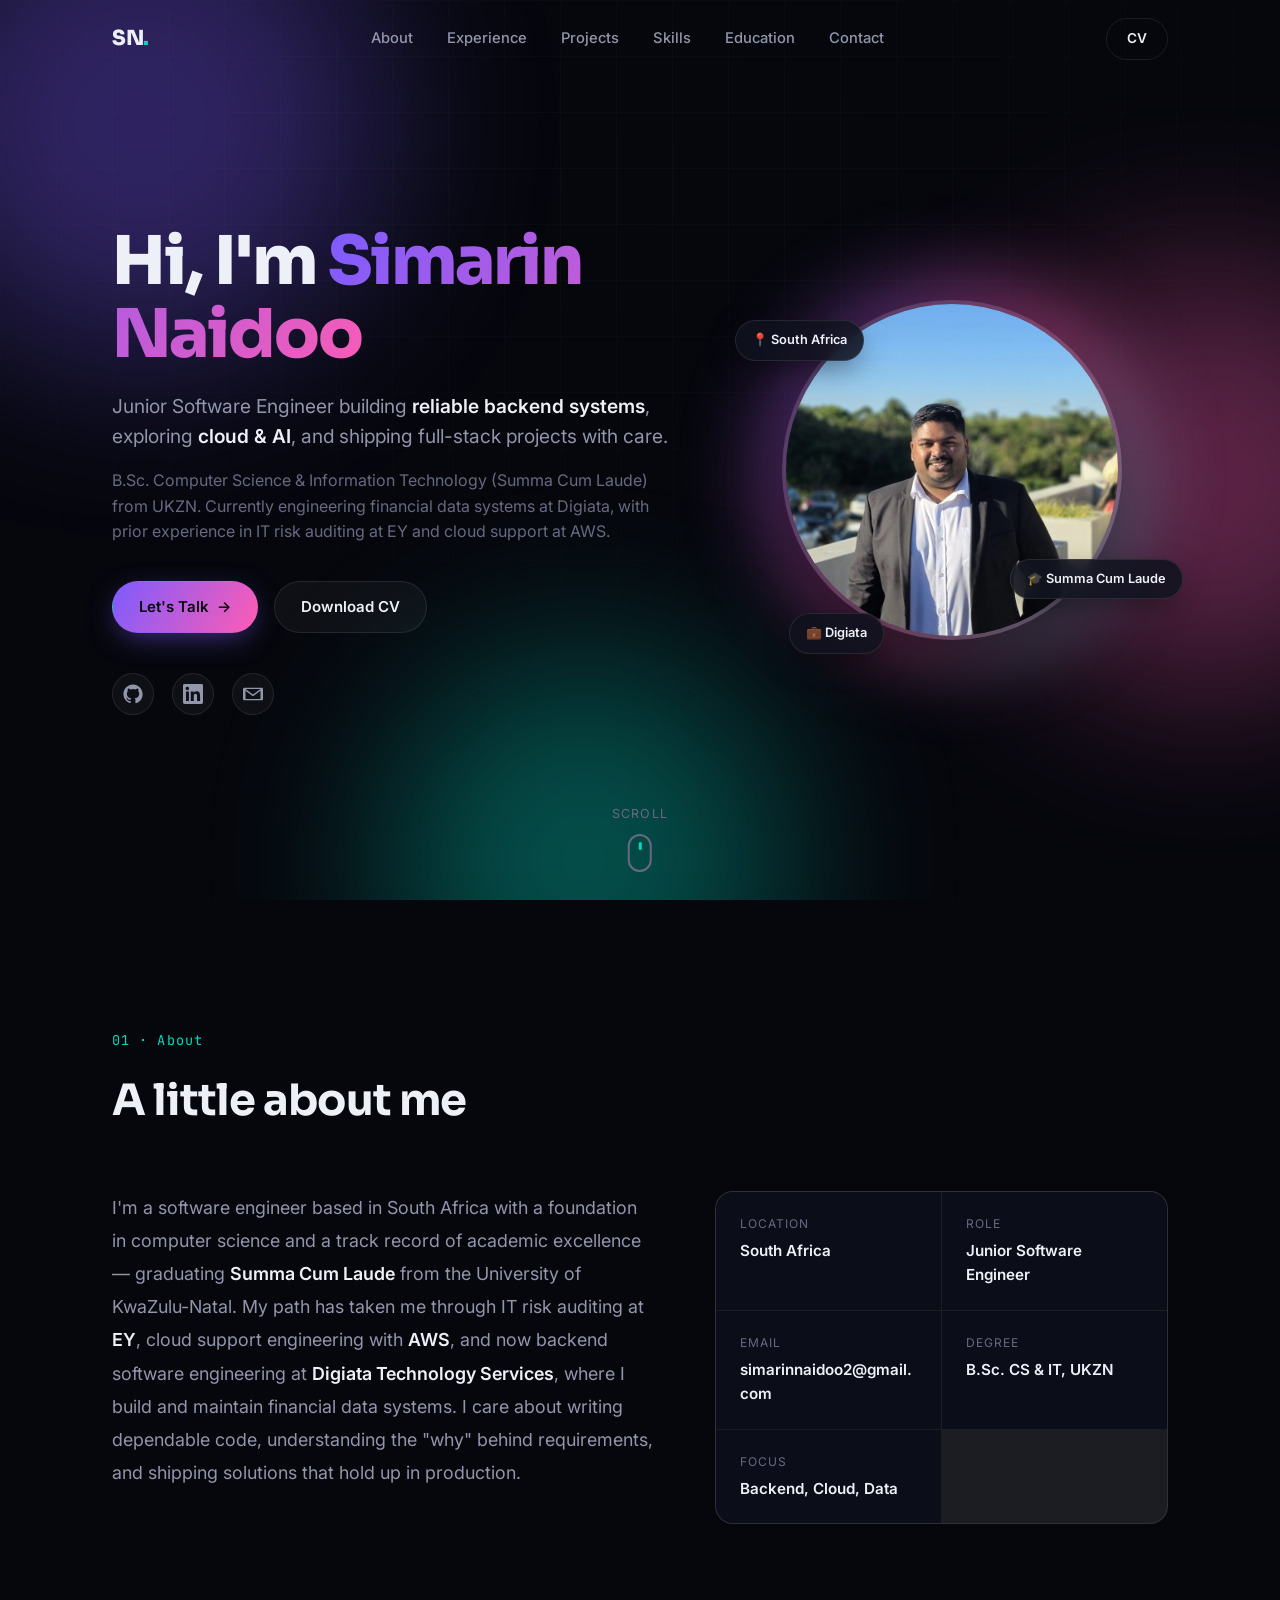
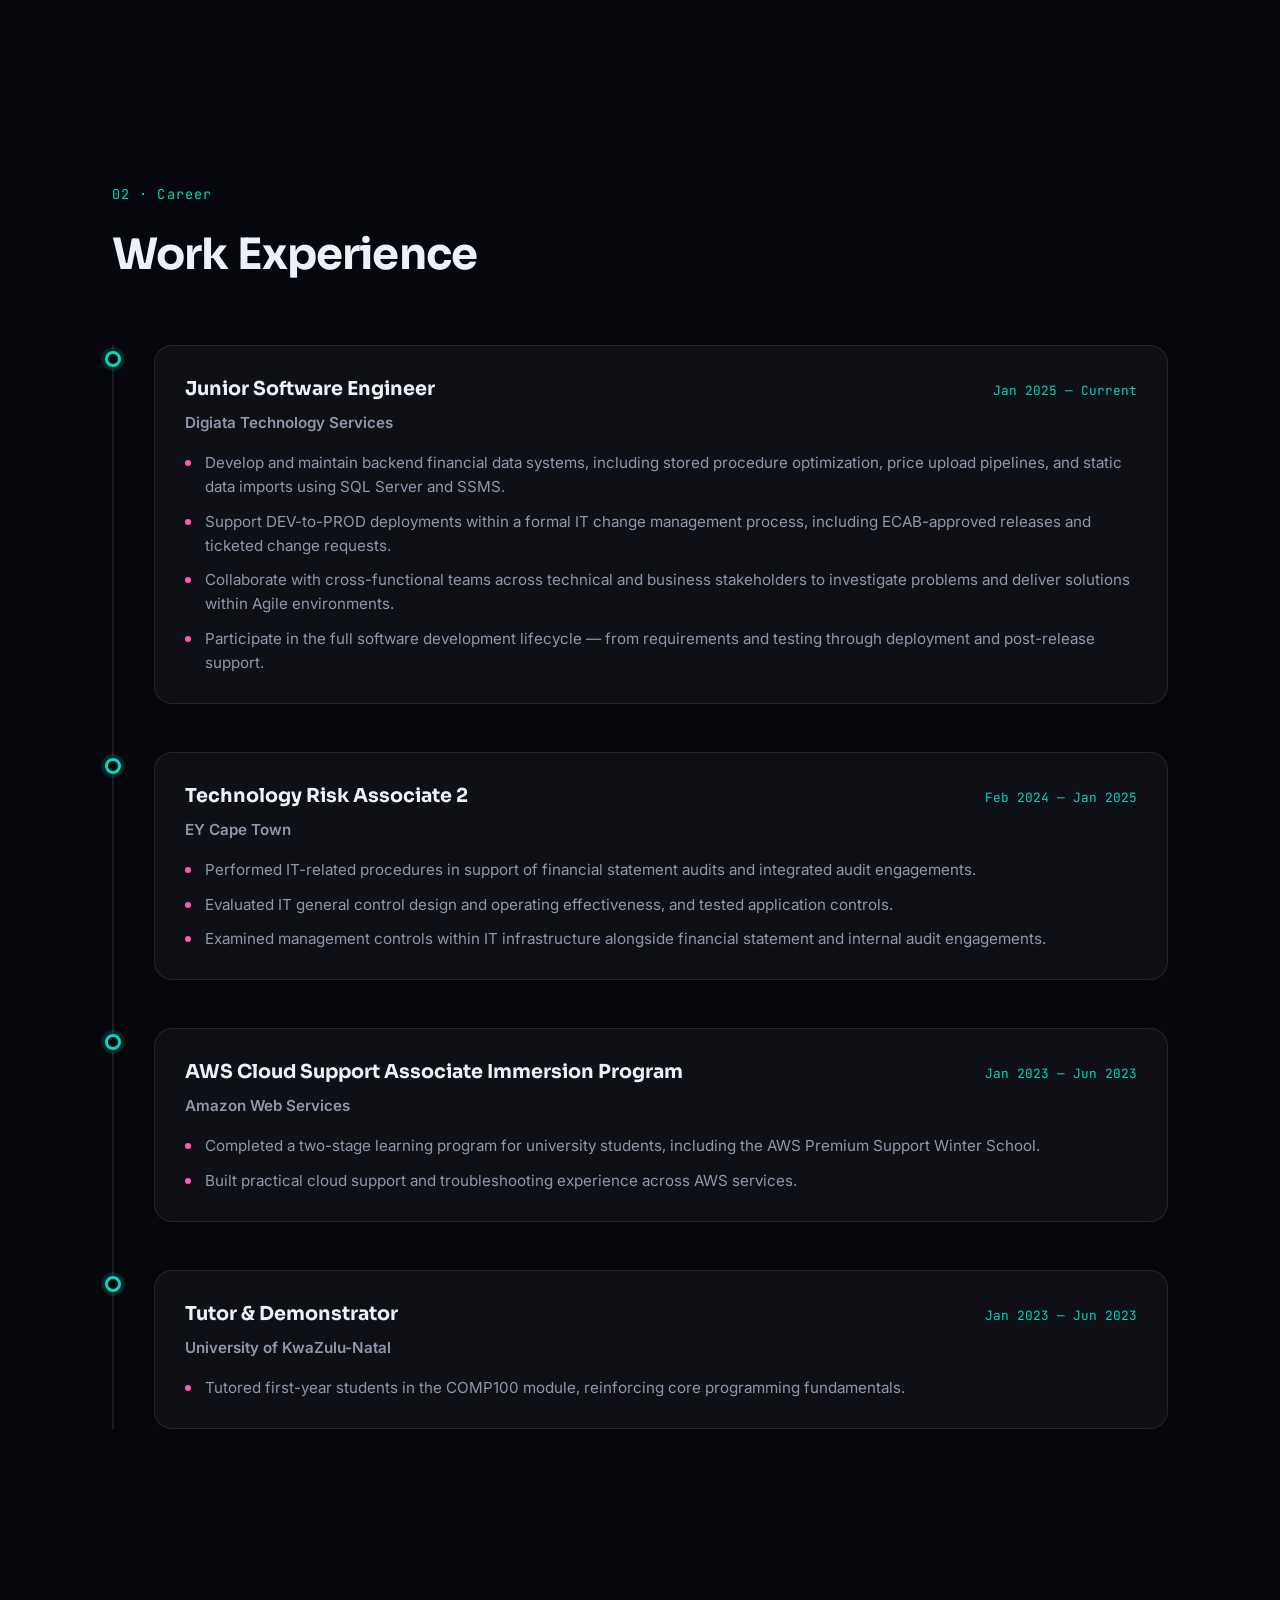
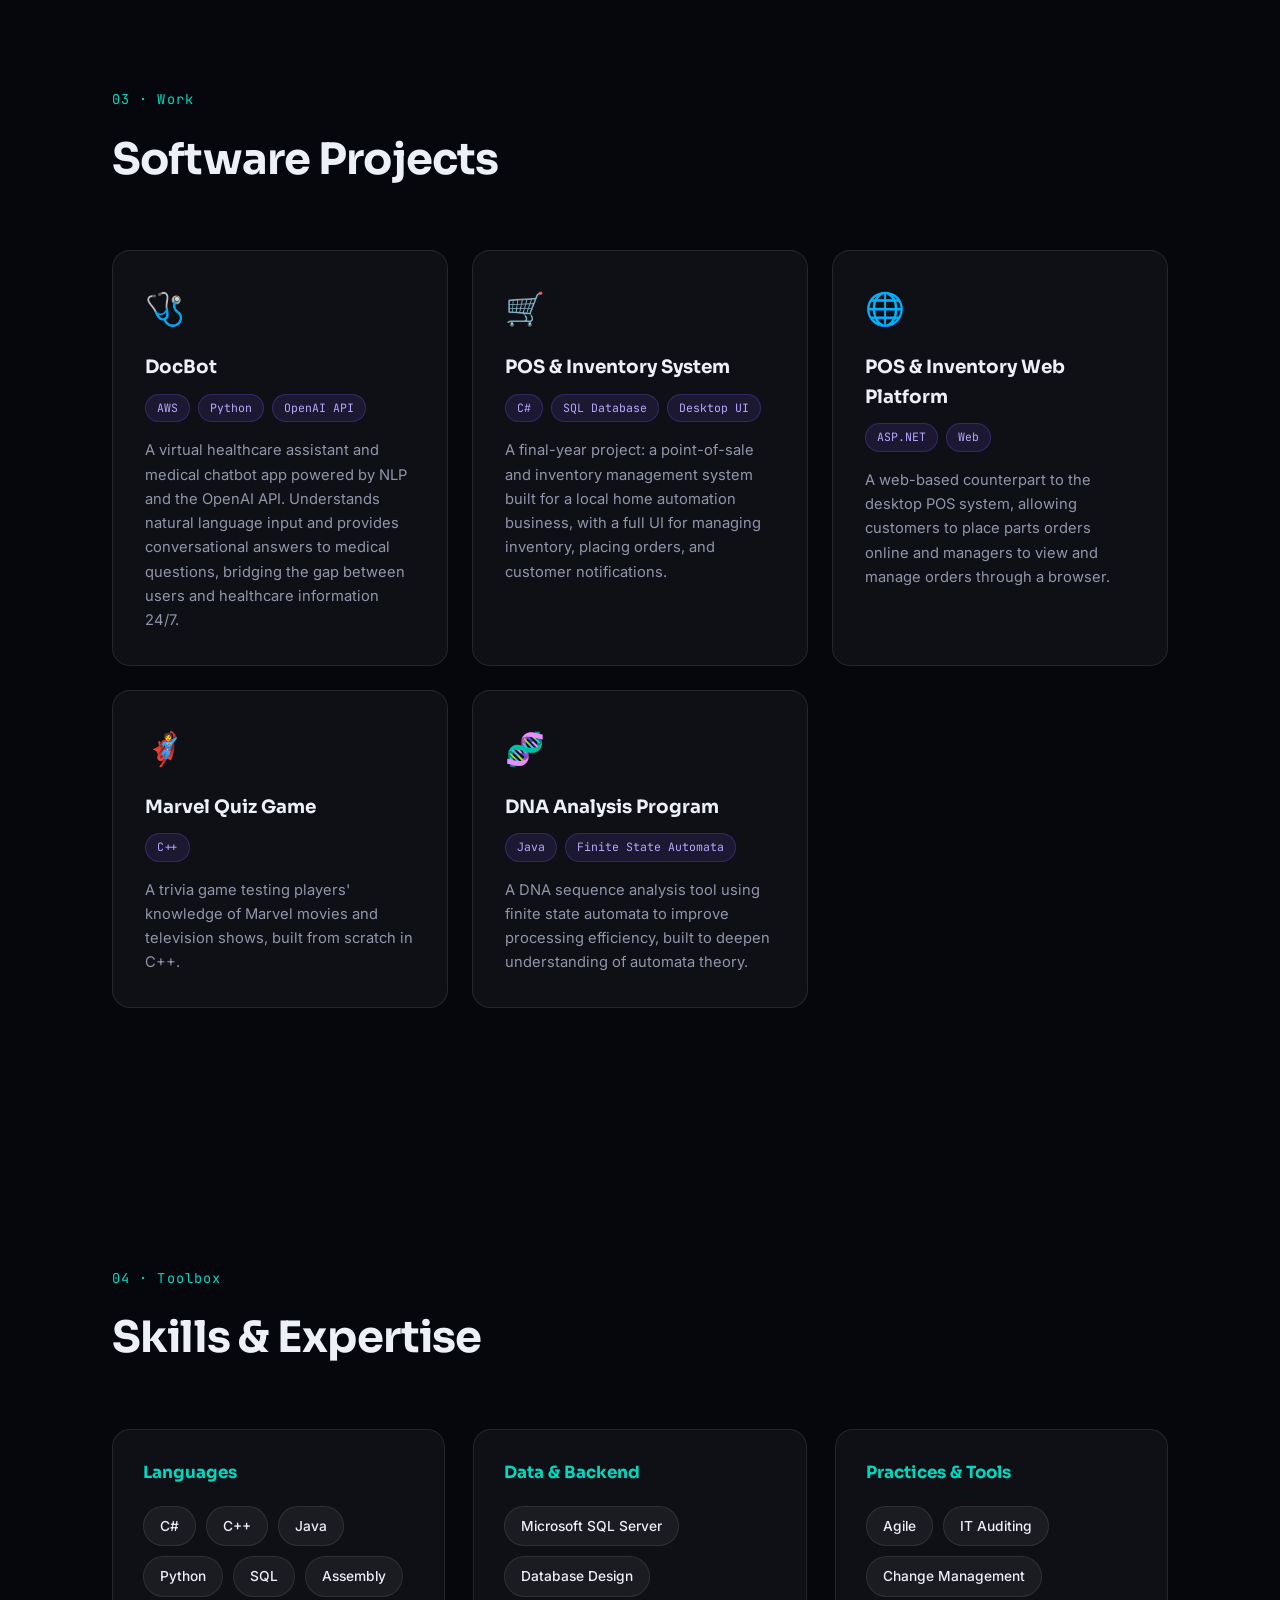
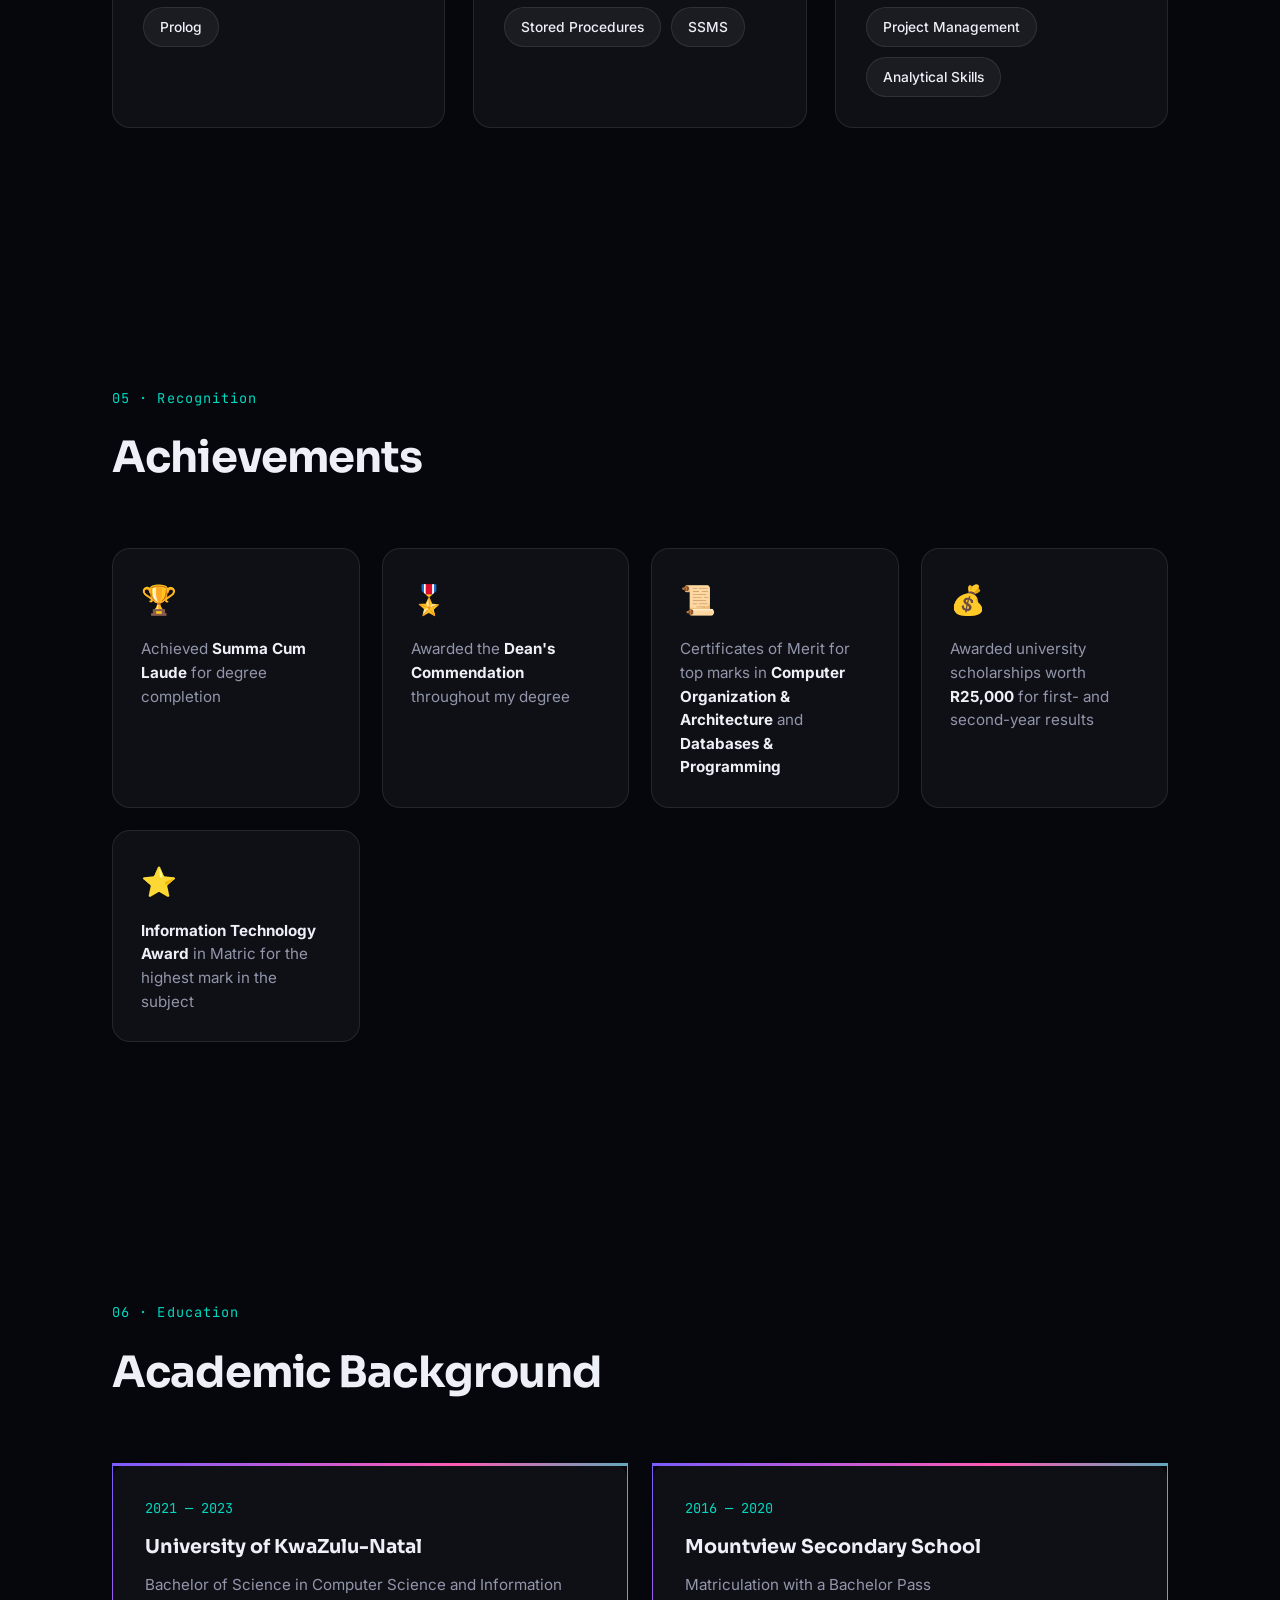
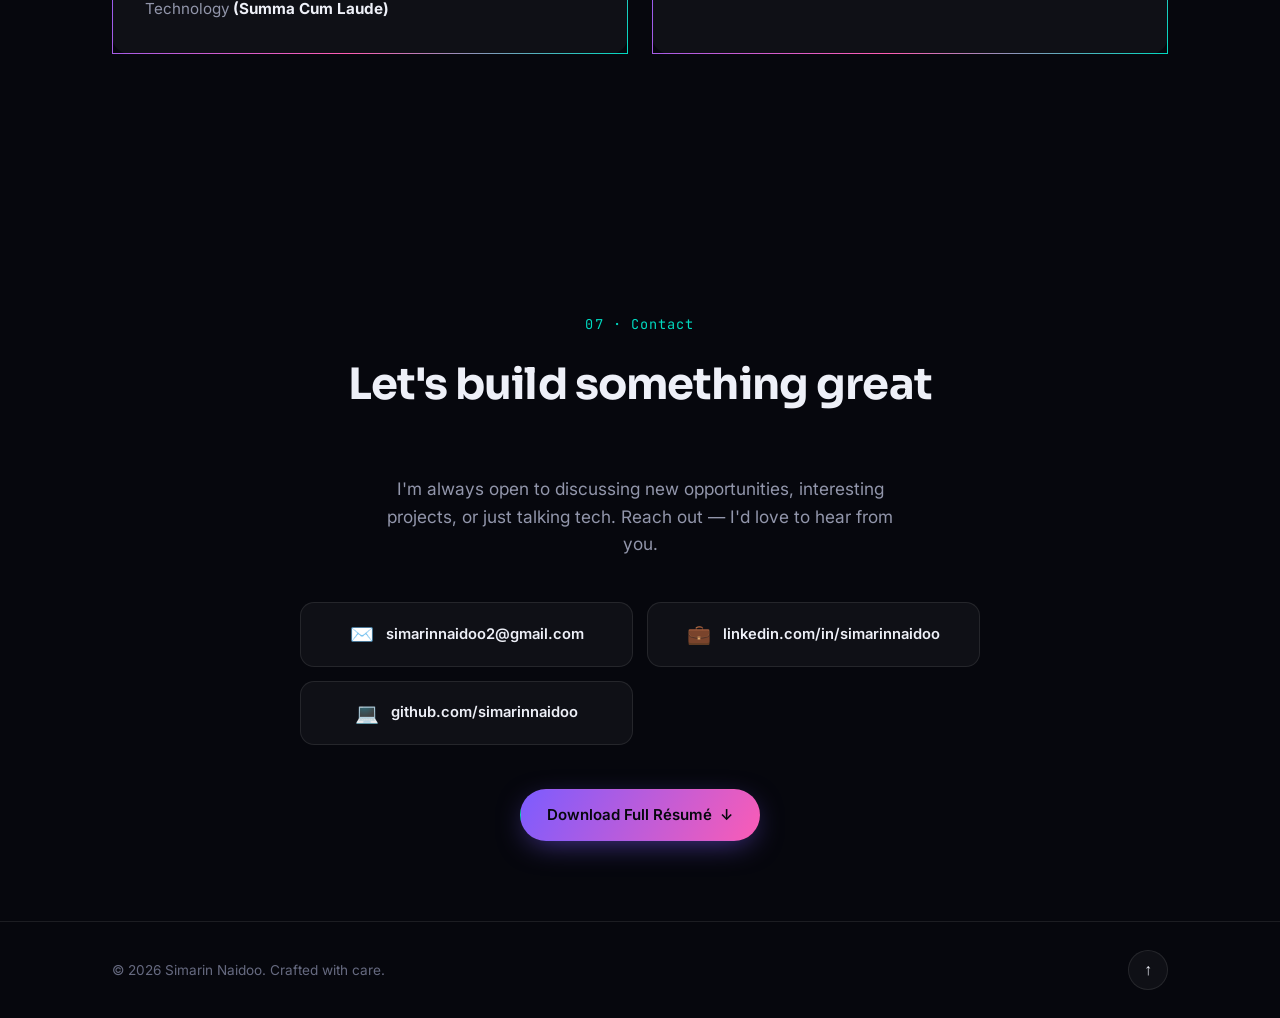
==== commit 5487c40b: "Remove availability messaging from resume site" ====
--- a/index.html
+++ b/index.html
@@ -48,7 +48,6 @@
   <section class="hero" id="hero">
     <div class="container hero-grid">
       <div class="hero-text reveal">
-        <p class="eyebrow"><span class="dot"></span> Available for new opportunities</p>
         <h1 class="hero-title">
           Hi, I'm <span class="text-gradient">Simarin Naidoo</span>
         </h1>
@@ -123,10 +122,6 @@
             <span class="fact-value"><a href="mailto:simarinnaidoo2@gmail.com">simarinnaidoo2@gmail.com</a></span>
           </div>
           <div class="fact">
-            <span class="fact-label">Availability</span>
-            <span class="fact-value">Open to opportunities</span>
-          </div>
-          <div class="fact">
             <span class="fact-label">Degree</span>
             <span class="fact-value">B.Sc. CS &amp; IT, UKZN</span>
           </div>
